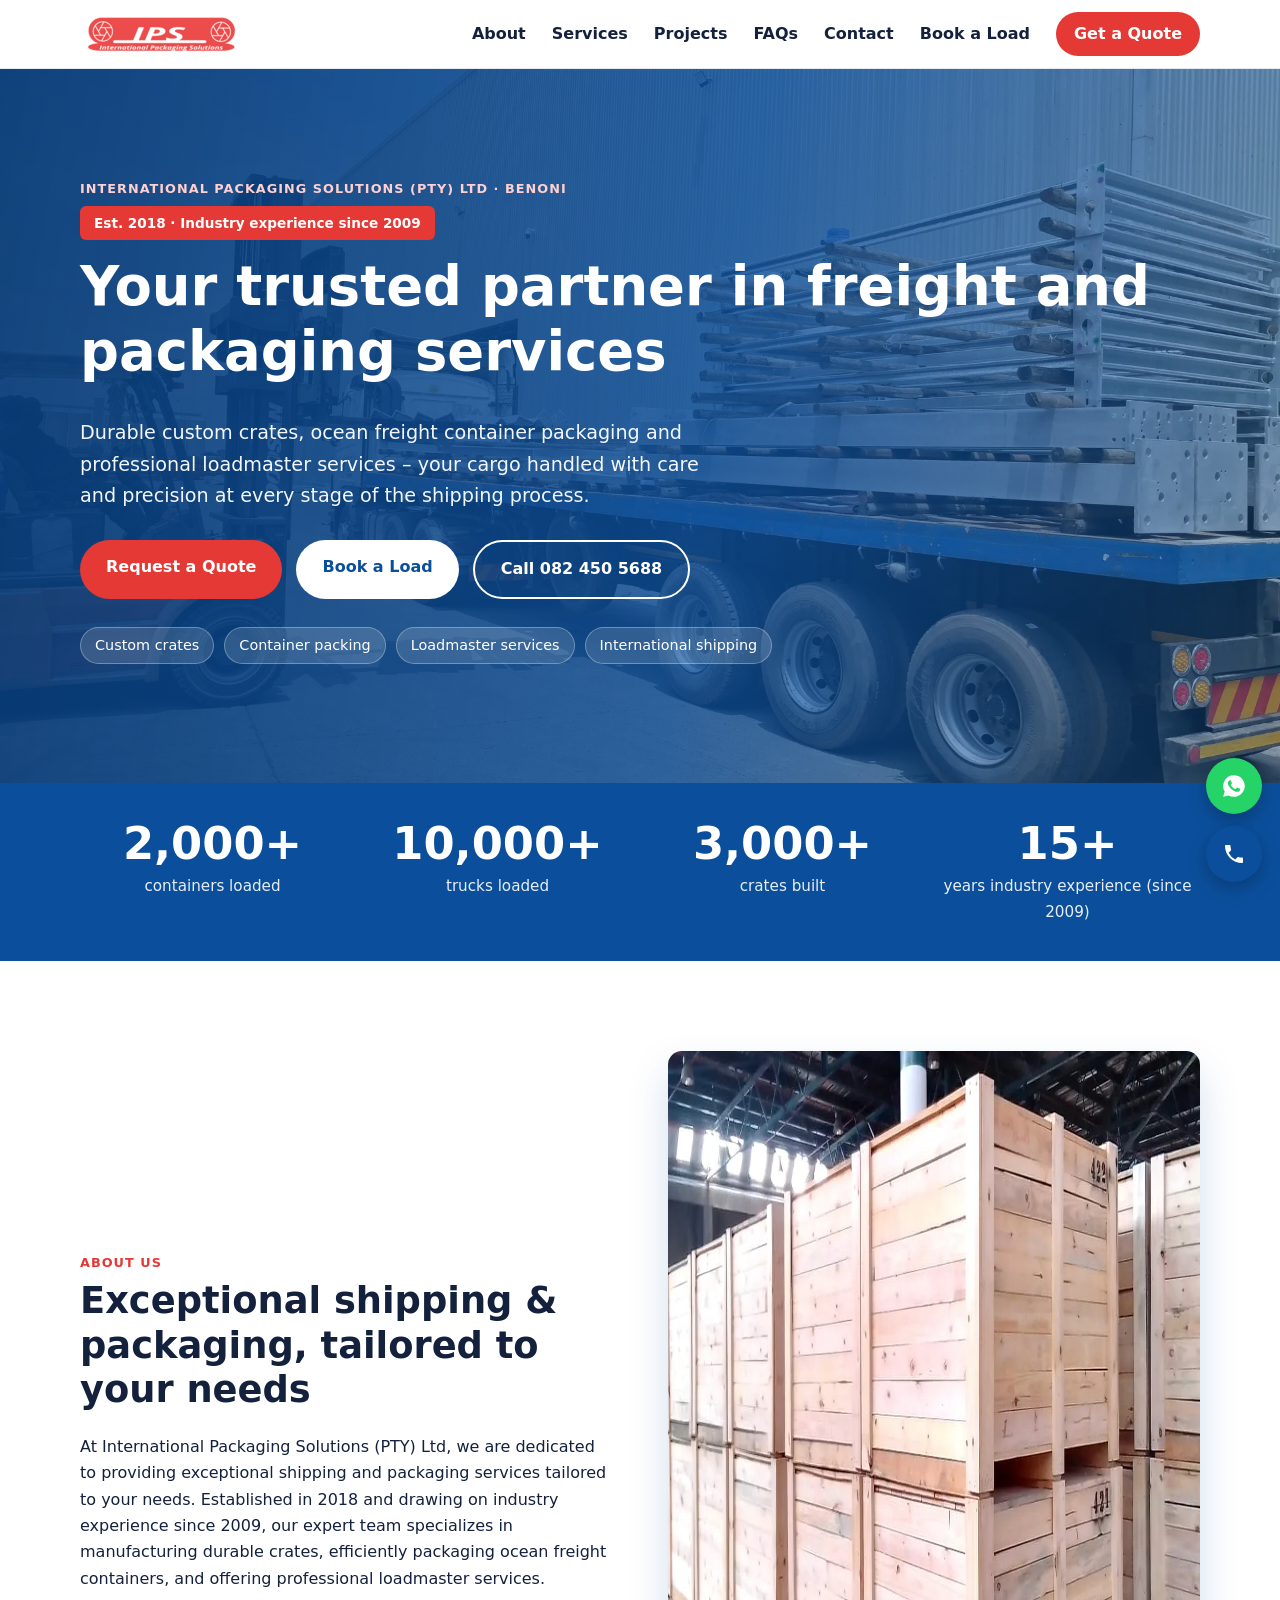
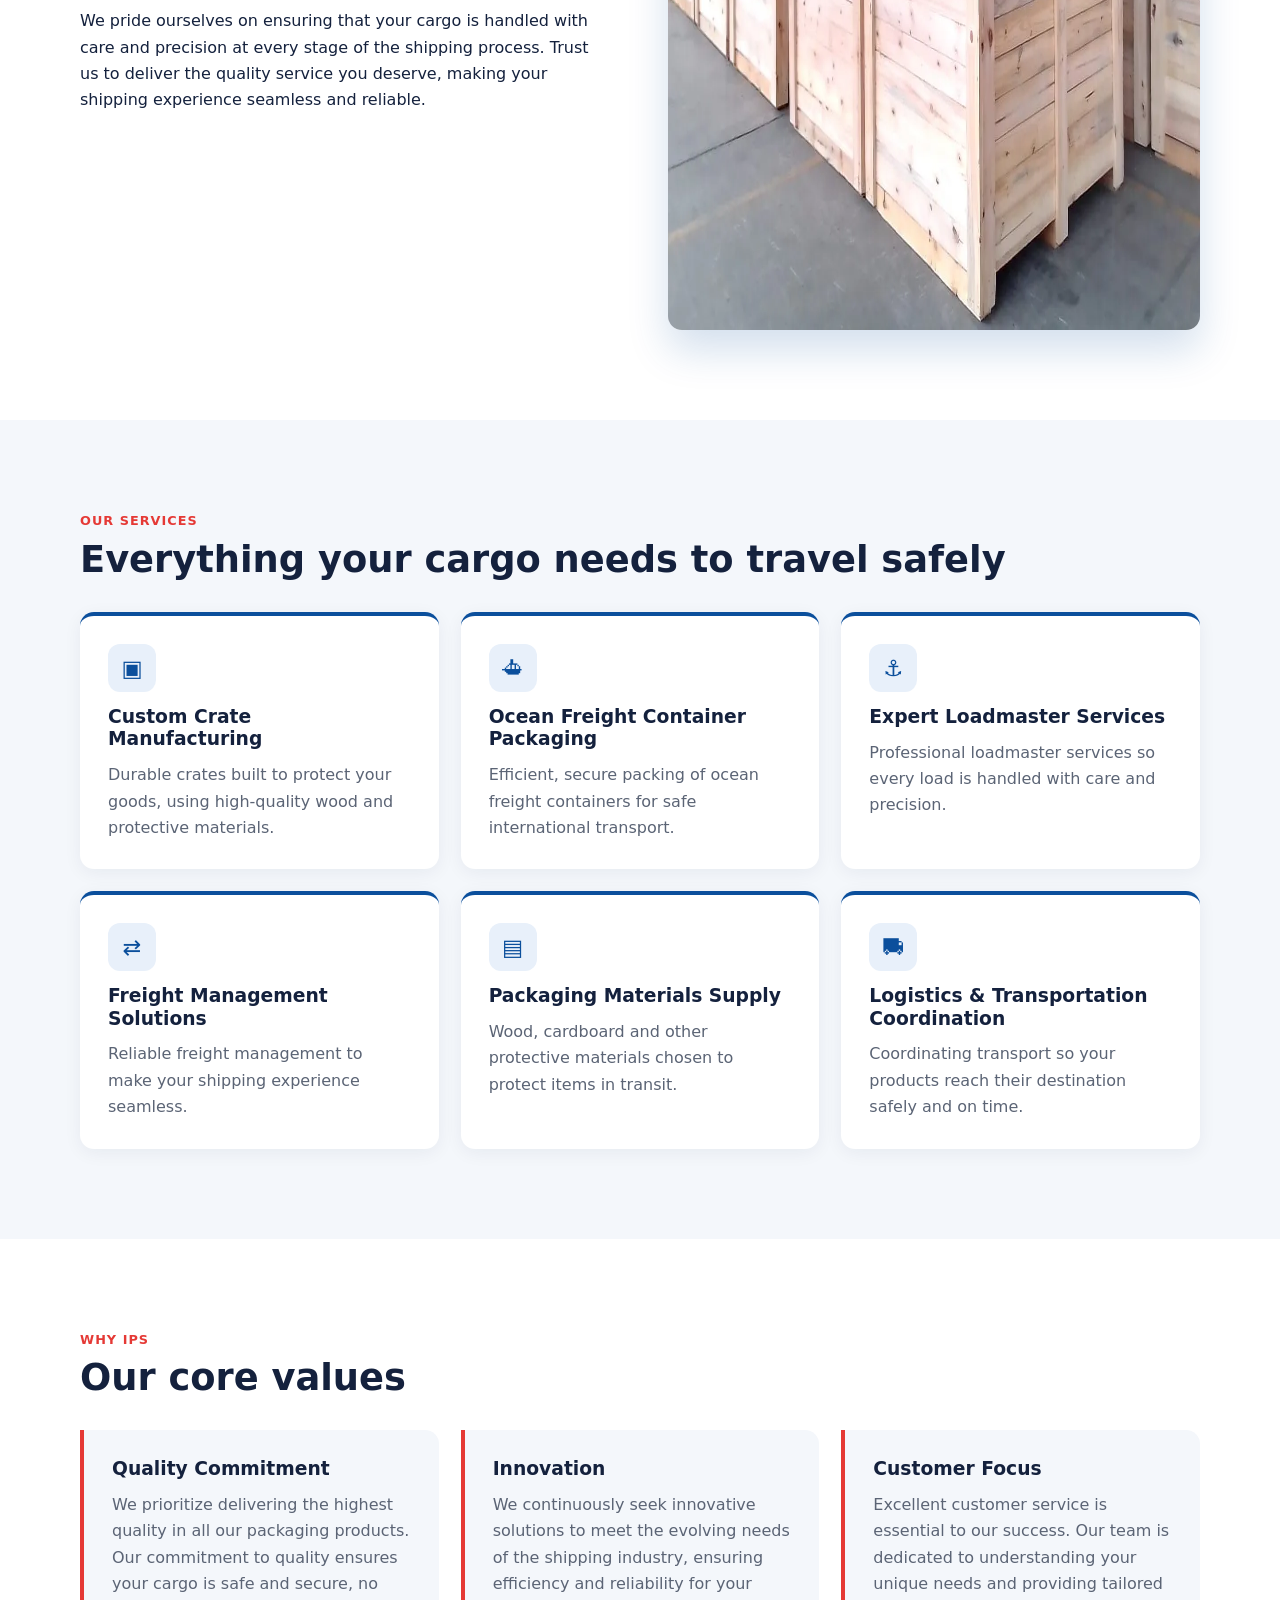
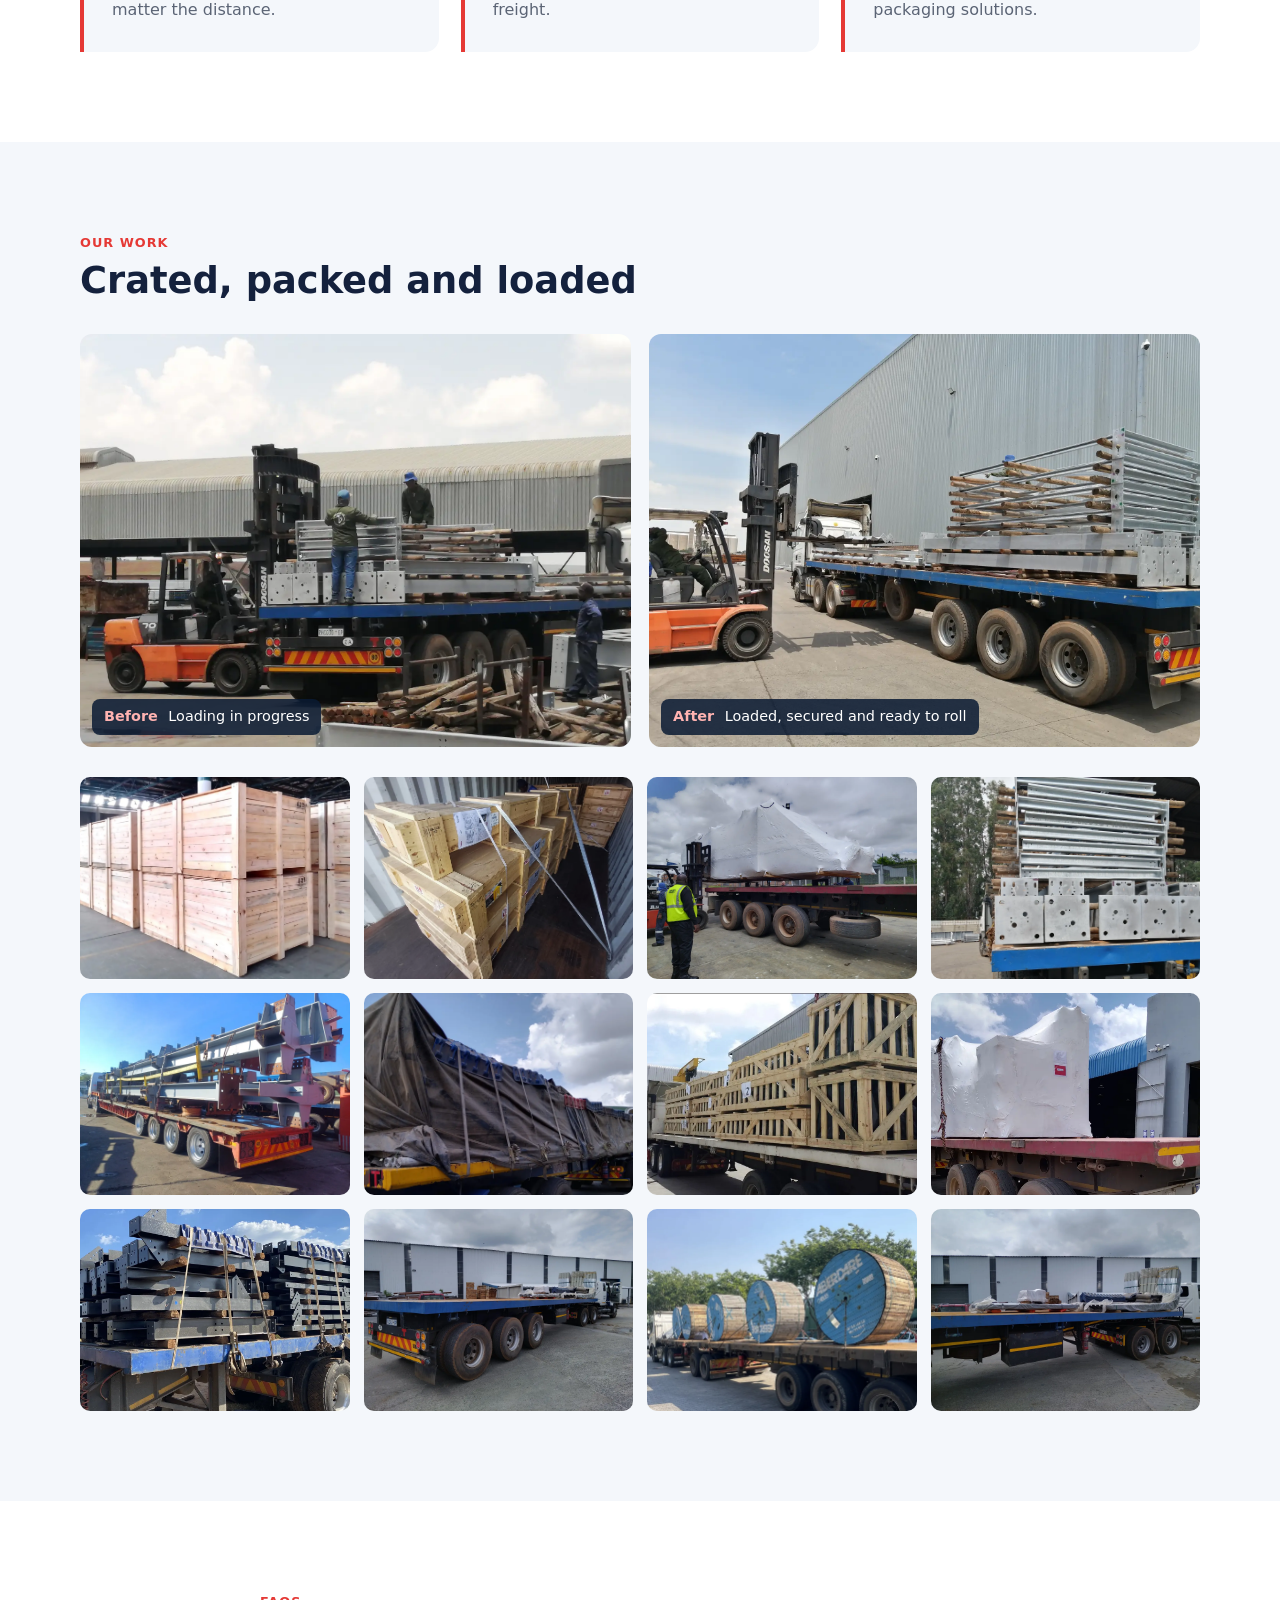
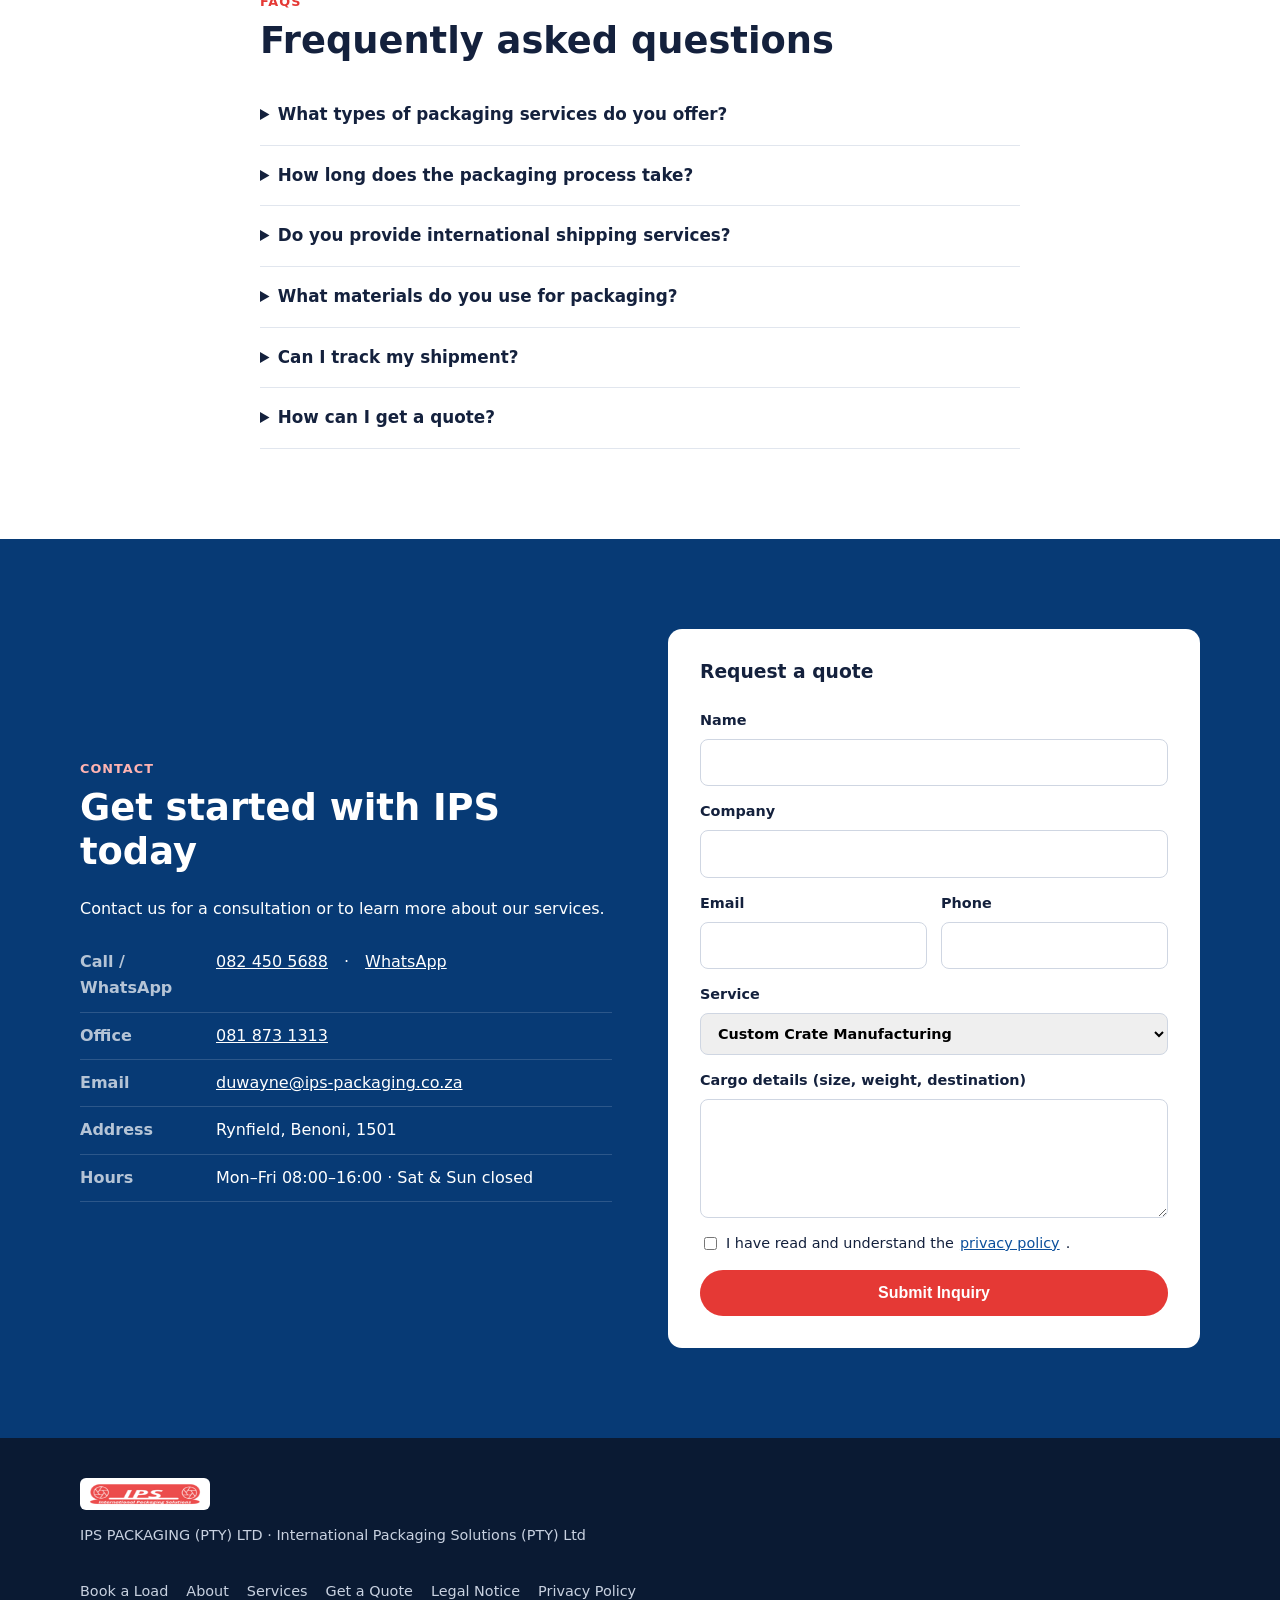
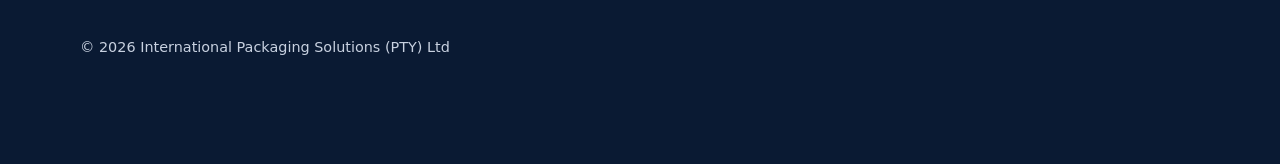
==== index.html @ 55e05405 "IPS website phone preview" ====
<!doctype html>
<html lang="en-ZA">
<head><meta name="robots" content="noindex,nofollow">
<meta charset="utf-8">
<meta name="viewport" content="width=device-width,initial-scale=1">
<title>IPS Packaging | Custom Crates, Container Packing &amp; Loadmaster Services – Benoni</title>
<meta name="description" content="International Packaging Solutions (PTY) Ltd, Rynfield, Benoni: custom crate manufacturing, ocean freight container packaging, expert loadmaster services, freight management and packaging materials supply.">
<link rel="canonical" href="https://www.ips-packaging.co.za/">
<meta property="og:title" content="IPS Packaging – International Packaging Solutions">
<meta property="og:description" content="Your trusted partner in freight and packaging services. Custom crates, container packing and loadmaster services.">
<meta property="og:image" content="https://www.ips-packaging.co.za/img/hero-loaded.webp">
<meta property="og:type" content="website">
<meta name="theme-color" content="#0B4F9C">
<link rel="icon" href="img/logo.png">
<link rel="stylesheet" href="styles.css">
<script type="application/ld+json">
{"@context":"https://schema.org","@type":"LocalBusiness","name":"International Packaging Solutions (PTY) Ltd","alternateName":"IPS Packaging","url":"https://www.ips-packaging.co.za","telephone":"+27824505688","foundingDate":"2018","email":"duwayne@ips-packaging.co.za","address":{"@type":"PostalAddress","addressLocality":"Rynfield, Benoni","postalCode":"1501","addressCountry":"ZA"},"openingHours":"Mo-Fr 08:00-16:00"}
</script>
</head>
<body>
<a class="skip" href="#main">Skip to main content</a>
<header class="nav" id="top">
  <div class="wrap nav-in">
    <a href="#top" class="brand"><img src="img/logo.png" alt="IPS – International Packaging Solutions" width="163" height="40"></a>
    <button class="burger" aria-label="Open menu" aria-expanded="false" aria-controls="menu"><span></span><span></span><span></span></button>
    <nav id="menu">
      <a href="#about">About</a><a href="#services">Services</a><a href="#projects">Projects</a><a href="#faq">FAQs</a><a href="#contact">Contact</a>
      <a href="booking.html">Book a Load</a>
      <a href="#quote" class="btn btn-sm">Get a Quote</a>
    </nav>
  </div>
</header>

<main id="main">
<section class="hero">
  <div class="wrap hero-in">
    <p class="eyebrow">International Packaging Solutions (PTY) Ltd · Benoni</p>
    <p class="badge">Est. 2018 · Industry experience since 2009</p>
    <h1>Your trusted partner in freight and packaging services</h1>
    <p class="lead">Durable custom crates, ocean freight container packaging and professional loadmaster services – your cargo handled with care and precision at every stage of the shipping process.</p>
    <div class="cta-row">
      <a href="#quote" class="btn">Request a Quote</a>
      <a href="booking.html" class="btn btn-white">Book a Load</a>
      <a href="tel:+27824505688" class="btn btn-ghost">Call 082 450 5688</a>
    </div>
    <ul class="chips"><li>Custom crates</li><li>Container packing</li><li>Loadmaster services</li><li>International shipping</li></ul>
  </div>
</section>

<section class="stats" aria-label="IPS in numbers: over 2,000 containers loaded, more than 10,000 trucks loaded, over 3,000 crates built, 15+ years industry experience since 2009">
  <div class="wrap stats-in">
    <div><strong><span class="count" data-to="2000">2,000</span>+</strong><span>containers loaded</span></div>
    <div><strong><span class="count" data-to="10000">10,000</span>+</strong><span>trucks loaded</span></div>
    <div><strong><span class="count" data-to="3000">3,000</span>+</strong><span>crates built</span></div>
    <div><strong><span class="count" data-to="15">15</span>+</strong><span>years industry experience (since 2009)</span></div>
  </div>
</section>

<section id="about" class="sec">
  <div class="wrap two">
    <div>
      <p class="eyebrow">About us</p>
      <h2>Exceptional shipping &amp; packaging, tailored to your needs</h2>
      <p>At International Packaging Solutions (PTY) Ltd, we are dedicated to providing exceptional shipping and packaging services tailored to your needs. Established in 2018 and drawing on industry experience since 2009, our expert team specializes in manufacturing durable crates, efficiently packaging ocean freight containers, and offering professional loadmaster services.</p>
      <p>We pride ourselves on ensuring that your cargo is handled with care and precision at every stage of the shipping process. Trust us to deliver the quality service you deserve, making your shipping experience seamless and reliable.</p>
      <!-- PLACEHOLDER: team size, certifications (e.g. ISPM 15) ONLY if real -->
    </div>
    <img class="rounded" src="img/project-1.webp" alt="Stacked IPS custom wooden crates" loading="lazy" width="1200" height="879">
  </div>
</section>

<section id="services" class="sec alt">
  <div class="wrap">
    <p class="eyebrow">Our services</p>
    <h2>Everything your cargo needs to travel safely</h2>
    <div class="grid3">
      <article class="card"><span class="ic">▣</span><h3>Custom Crate Manufacturing</h3><p>Durable crates built to protect your goods, using high-quality wood and protective materials.</p></article>
      <article class="card"><span class="ic">⛴</span><h3>Ocean Freight Container Packaging</h3><p>Efficient, secure packing of ocean freight containers for safe international transport.</p></article>
      <article class="card"><span class="ic">⚓</span><h3>Expert Loadmaster Services</h3><p>Professional loadmaster services so every load is handled with care and precision.</p></article>
      <article class="card"><span class="ic">⇄</span><h3>Freight Management Solutions</h3><p>Reliable freight management to make your shipping experience seamless.</p></article>
      <article class="card"><span class="ic">▤</span><h3>Packaging Materials Supply</h3><p>Wood, cardboard and other protective materials chosen to protect items in transit.</p></article>
      <article class="card"><span class="ic">⛟</span><h3>Logistics &amp; Transportation Coordination</h3><p>Coordinating transport so your products reach their destination safely and on time.</p></article>
    </div>
    <!-- PLACEHOLDER: service descriptions condensed from site FAQ/about text; expand with real detail per service if available -->
  </div>
</section>

<section id="why" class="sec">
  <div class="wrap">
    <p class="eyebrow">Why IPS</p>
    <h2>Our core values</h2>
    <div class="grid3">
      <div class="value"><h3>Quality Commitment</h3><p>We prioritize delivering the highest quality in all our packaging products. Our commitment to quality ensures your cargo is safe and secure, no matter the distance.</p></div>
      <div class="value"><h3>Innovation</h3><p>We continuously seek innovative solutions to meet the evolving needs of the shipping industry, ensuring efficiency and reliability for your freight.</p></div>
      <div class="value"><h3>Customer Focus</h3><p>Excellent customer service is essential to our success. Our team is dedicated to understanding your unique needs and providing tailored packaging solutions.</p></div>
    </div>
    <!-- SLOT: ISPM 15 certification badge / registration number – add only once confirmed -->
  </div>
</section>

<section id="projects" class="sec alt">
  <div class="wrap">
    <p class="eyebrow">Our work</p>
    <h2>Crated, packed and loaded</h2>
    <div class="ba">
      <figure><img src="img/work-c12.webp" alt="Forklift loading steel and timber onto a flatbed" loading="lazy"><figcaption><b>Before</b> Loading in progress</figcaption></figure>
      <figure><img src="img/work-c13.webp" alt="Flatbed fully loaded and secured" loading="lazy"><figcaption><b>After</b> Loaded, secured and ready to roll</figcaption></figure>
    </div>
    <div class="gallery">
      <a href="img/project-1.webp"><img src="img/project-1.webp" alt="Warehouse of finished wooden crates" loading="lazy"></a>
      <a href="img/project-2.webp"><img src="img/project-2.webp" alt="Timber crate components being assembled" loading="lazy"></a>
      <a href="img/work-c10.webp"><img src="img/work-c10.webp" alt="Wrapped machinery being loaded by forklift" loading="lazy"></a>
      <a href="img/work-c15.webp"><img src="img/work-c15.webp" alt="Steel frames stacked and secured on a truck deck" loading="lazy"></a>
      <a href="img/project-3.webp"><img src="img/project-3.webp" alt="Steel structure secured on a flatbed truck" loading="lazy"></a>
      <a href="img/work-c17.webp"><img src="img/work-c17.webp" alt="Tarped and strapped load on an interlink" loading="lazy"></a>
      <a href="img/project-5.webp"><img src="img/project-5.webp" alt="Large slatted crates loaded on a truck" loading="lazy"></a>
      <a href="img/work-c11.webp"><img src="img/work-c11.webp" alt="Wrapped cargo secured on a flatbed" loading="lazy"></a>
      <a href="img/project-4.webp"><img src="img/project-4.webp" alt="Packed steel load strapped on a truck" loading="lazy"></a>
      <a href="img/work-c05.webp"><img src="img/work-c05.webp" alt="Flatbed being loaded at a warehouse" loading="lazy"></a>
      <a href="img/project-6.webp"><img src="img/project-6.webp" alt="Cable drums secured on a flatbed" loading="lazy"></a>
      <a href="img/work-c03.webp"><img src="img/work-c03.webp" alt="Mixed cargo loaded on a flatbed" loading="lazy"></a>
    </div>
    <!-- SLOT: client logos ("Trusted by") – add only once clients have given written permission -->
    <!-- SLOT: testimonials – add real, attributed quotes only with permission -->
  </div>
</section>

<section id="faq" class="sec">
  <div class="wrap narrow">
    <p class="eyebrow">FAQs</p>
    <h2>Frequently asked questions</h2>
    <details><summary>What types of packaging services do you offer?</summary><p>We offer a variety of packaging services including custom crate manufacturing, ocean freight container packing, and expert loadmaster services to ensure safe and efficient transport of your goods.</p></details>
    <details><summary>How long does the packaging process take?</summary><p>The duration depends on the size and complexity of your shipment. Typically, we can complete standard packaging orders within a few days.</p></details>
    <details><summary>Do you provide international shipping services?</summary><p>Yes, we specialize in providing international shipping solutions, ensuring that your products reach their destination safely and on time.</p></details>
    <details><summary>What materials do you use for packaging?</summary><p>We use high-quality, durable materials specifically chosen to protect your items during transit, including wood, cardboard, and other protective materials.</p></details>
    <details><summary>Can I track my shipment?</summary><p>Absolutely! Once your shipment is dispatched, we provide tracking information so you can monitor its progress in real-time.</p></details>
    <details><summary>How can I get a quote?</summary><p>Use the quote form below, call us, or email <a href="mailto:duwayne@ips-packaging.co.za">duwayne@ips-packaging.co.za</a>.</p></details>
  </div>
</section>

<section id="contact" class="sec dark">
  <div class="wrap two">
    <div>
      <p class="eyebrow">Contact</p>
      <h2>Get started with IPS today</h2>
      <p>Contact us for a consultation or to learn more about our services.</p>
      <ul class="info">
        <li><b>Call / WhatsApp</b><a href="tel:+27824505688">082 450 5688</a> · <a href="https://wa.me/27824505688" target="_blank" rel="noopener">WhatsApp</a></li>
        <li><b>Office</b><a href="tel:+27818731313">081 873 1313</a></li>
        <li><b>Email</b><a href="mailto:duwayne@ips-packaging.co.za">duwayne@ips-packaging.co.za</a></li>
        <li><b>Address</b>Rynfield, Benoni, 1501</li>
        <li><b>Hours</b>Mon–Fri 08:00–16:00 · Sat &amp; Sun closed</li>
      </ul>
      
    </div>
    <form id="quote" class="form" action="send.php" method="post" data-mailto="duwayne@ips-packaging.co.za">
      <!-- Posts to send.php (PHP mail on Afrihost cPanel). main.js falls back to mailto if PHP is unavailable. -->
      <input type="text" name="website" class="hp" tabindex="-1" autocomplete="off" aria-hidden="true">
      <input type="hidden" name="ts" class="ts">
      <h3>Request a quote</h3>
      <label>Name<input name="name" required autocomplete="name"></label>
      <label>Company<input name="company" autocomplete="organization"></label>
      <div class="row"><label>Email<input type="email" name="email" required autocomplete="email"></label><label>Phone<input type="tel" name="phone" autocomplete="tel"></label></div>
      <label>Service<select name="service"><option>Custom Crate Manufacturing</option><option>Ocean Freight Container Packaging</option><option>Expert Loadmaster Services</option><option>Freight Management Solutions</option><option>Packaging Materials Supply</option><option>Logistics and Transportation Coordination</option><option>Other</option></select></label>
      <label>Cargo details (size, weight, destination)<textarea name="message" rows="4" required></textarea></label>
      <label class="chk"><input type="checkbox" name="consent" value="yes" required> I have read and understand the <a href="privacy.html">privacy policy</a>.</label>
      <button class="btn" type="submit">Submit Inquiry</button>
    </form>
  </div>
</section>
</main>

<footer class="foot">
  <div class="wrap foot-in">
    <div><img src="img/logo.png" alt="IPS" width="130" height="32"><p>IPS PACKAGING (PTY) LTD · International Packaging Solutions (PTY) Ltd</p></div>
    <nav><a href="booking.html">Book a Load</a><a href="#about">About</a><a href="#services">Services</a><a href="#quote">Get a Quote</a><a href="legal-notice.html">Legal Notice</a><a href="privacy.html">Privacy Policy</a></nav>
    <p class="copy">© <span id="yr">2026</span> International Packaging Solutions (PTY) Ltd</p>
  </div>
</footer>

<div class="float">
    <a class="fab wa" href="https://wa.me/27824505688" aria-label="WhatsApp us" target="_blank" rel="noopener"><svg viewBox="0 0 24 24" width="26" height="26" fill="#fff"><path d="M12 2a10 10 0 0 0-8.6 15.1L2 22l5-1.3A10 10 0 1 0 12 2zm5.3 14.1c-.2.6-1.3 1.2-1.8 1.2-.5.1-1 .1-3.3-.8-2.8-1.1-4.5-4-4.7-4.2-.1-.2-1.1-1.5-1.1-2.9s.7-2 1-2.3c.2-.3.5-.3.7-.3h.5c.2 0 .4 0 .6.5l.8 2c.1.2.1.4 0 .5l-.3.5-.4.4c-.1.1-.3.3-.1.6.2.3.8 1.3 1.6 2 1.1 1 2 1.3 2.3 1.4.3.1.5.1.6-.1l.9-1c.2-.3.4-.2.6-.1l1.9.9c.3.1.5.2.5.3.1.2.1.7-.1 1.4z"/></svg></a>
  <a class="fab call" href="tel:+27824505688" aria-label="Call us"><svg viewBox="0 0 24 24" width="24" height="24" fill="#fff"><path d="M6.6 10.8a15 15 0 0 0 6.6 6.6l2.2-2.2c.3-.3.7-.4 1-.2 1.1.4 2.3.6 3.6.6.6 0 1 .4 1 1V20c0 .6-.4 1-1 1A17 17 0 0 1 3 4c0-.6.4-1 1-1h3.5c.6 0 1 .4 1 1 0 1.3.2 2.5.6 3.6.1.3 0 .7-.2 1z"/></svg></a>
</div>
<script src="main.js" defer></script>
</body>
</html>
---- styles.css ----
:root{--blue:#0B4F9C;--blue-d:#073a75;--red:#E53935;--ink:#14213d;--mut:#5b6475;--bg:#f4f7fb;--r:14px}
*{box-sizing:border-box}html{scroll-behavior:smooth;scroll-padding-top:72px}
body{margin:0;font:16px/1.65 system-ui,-apple-system,"Segoe UI",Roboto,sans-serif;color:var(--ink)}
img{max-width:100%;display:block}a{color:var(--blue)}
.wrap{max-width:1160px;margin:auto;padding:0 20px}.narrow{max-width:800px}
.skip{position:absolute;left:-999px}.skip:focus{left:10px;top:10px;background:#fff;padding:8px;z-index:99}
h1,h2,h3{line-height:1.2;margin:0 0 .6em}h1{font-size:clamp(2rem,5vw,3.4rem)}h2{font-size:clamp(1.6rem,3.2vw,2.3rem)}
.eyebrow{color:var(--red);font-weight:700;text-transform:uppercase;letter-spacing:.08em;font-size:.8rem;margin:0 0 .5em}
.btn{display:inline-block;background:var(--red);color:#fff;text-decoration:none;font-weight:700;padding:14px 26px;border-radius:999px;border:0;cursor:pointer;font-size:1rem;transition:.2s}
.btn:hover{background:#c62828;transform:translateY(-1px)}.btn-sm{padding:9px 18px}
.btn-ghost{background:transparent;border:2px solid #fff}.btn-ghost:hover{background:#fff;color:var(--blue)}
.nav{position:sticky;top:0;z-index:50;background:rgba(255,255,255,.96);backdrop-filter:blur(8px);box-shadow:0 1px 0 #e5e9f0}
.nav-in{display:flex;align-items:center;justify-content:space-between;height:68px}
#menu{display:flex;gap:26px;align-items:center}#menu a:not(.btn){color:var(--ink);text-decoration:none;font-weight:600}#menu a:not(.btn):hover{color:var(--blue)}
.burger{display:none;background:none;border:0;padding:8px;cursor:pointer}.burger span{display:block;width:24px;height:3px;background:var(--blue);margin:4px 0;border-radius:2px}
.hero{color:#fff;background:linear-gradient(100deg,rgba(7,58,117,.95) 0%,rgba(11,79,156,.8) 55%,rgba(11,79,156,.35)),url(img/hero-loaded.webp) center/cover;padding:110px 0 120px}
.hero .eyebrow{color:#ffd0cf}.lead{font-size:1.2rem;max-width:640px;opacity:.95}
.cta-row{display:flex;gap:14px;flex-wrap:wrap;margin:28px 0}
.chips{list-style:none;padding:0;display:flex;flex-wrap:wrap;gap:10px;margin:0}.chips li{background:rgba(255,255,255,.14);border:1px solid rgba(255,255,255,.3);padding:6px 14px;border-radius:999px;font-size:.9rem}
.sec{padding:90px 0}.alt{background:var(--bg)}
.two{display:grid;grid-template-columns:1fr 1fr;gap:56px;align-items:center}.rounded{border-radius:var(--r);box-shadow:0 20px 40px rgba(11,79,156,.18)}
.grid3{display:grid;grid-template-columns:repeat(3,1fr);gap:22px;margin-top:30px}
.card{background:#fff;border-radius:var(--r);padding:28px;box-shadow:0 4px 18px rgba(20,33,61,.06);border-top:4px solid var(--blue);transition:.2s}.card:hover{transform:translateY(-4px);box-shadow:0 12px 28px rgba(20,33,61,.12)}
.ic{display:inline-grid;place-items:center;width:48px;height:48px;border-radius:12px;background:#e8f0fa;color:var(--blue);font-size:1.4rem;margin-bottom:14px}
.card p,.value p{color:var(--mut);margin:0}
.value{padding:28px;border-left:4px solid var(--red);background:var(--bg);border-radius:0 var(--r) var(--r) 0}
.gallery{display:grid;grid-template-columns:repeat(3,1fr);gap:14px;margin-top:30px}.gallery img{aspect-ratio:4/3;object-fit:cover;width:100%;border-radius:10px;transition:.3s}.gallery a:hover img{transform:scale(1.03)}
details{border-bottom:1px solid #e1e6ee;padding:16px 0}summary{font-weight:700;cursor:pointer;font-size:1.05rem}details p{color:var(--mut);margin:.6em 0 0}
.dark{background:var(--blue-d);color:#fff}.dark a{color:#fff}.dark .eyebrow{color:#ffb3b1}
.info{list-style:none;padding:0}.info li{padding:10px 0;border-bottom:1px solid rgba(255,255,255,.15);display:flex;gap:16px}.info b{width:80px;flex:none;opacity:.7;font-weight:600}
.form{background:#fff;color:var(--ink);padding:32px;border-radius:var(--r);display:grid;gap:14px}.form a{color:var(--blue)}
.form label{display:grid;gap:6px;font-weight:600;font-size:.9rem}.form .row{display:grid;grid-template-columns:1fr 1fr;gap:14px}
input,select,textarea{font:inherit;padding:11px 13px;border:1px solid #cfd6e2;border-radius:8px;width:100%}input:focus,select:focus,textarea:focus{outline:2px solid var(--blue);border-color:transparent}
.chk{display:flex!important;grid-template-columns:none;align-items:center;font-weight:400!important}.chk input{width:auto}
.foot{background:#0a1a33;color:#c8d1e0;padding:40px 0 90px;font-size:.9rem}.foot a{color:#c8d1e0;text-decoration:none;margin-right:18px}
.foot-in{display:grid;gap:18px}.foot img{background:#fff;padding:4px;border-radius:6px}
.float{position:fixed;right:18px;bottom:18px;display:grid;gap:12px;z-index:60}.fab{width:56px;height:56px;border-radius:50%;display:grid;place-items:center;box-shadow:0 6px 18px rgba(0,0,0,.25)}.wa{background:#25D366}.call{background:var(--blue)}
.legal{padding:60px 0}
@media(max-width:900px){.two,.grid3{grid-template-columns:1fr}.gallery{grid-template-columns:1fr 1fr}.sec{padding:64px 0}.hero{padding:80px 0}
.burger{display:block}#menu{position:absolute;top:68px;left:0;right:0;background:#fff;flex-direction:column;padding:20px;gap:16px;box-shadow:0 10px 20px rgba(0,0,0,.08);display:none}#menu.open{display:flex}}
@media(max-width:520px){.form .row{grid-template-columns:1fr}.gallery{grid-template-columns:1fr}}
.badge{display:inline-block;background:var(--red);color:#fff;font-weight:700;font-size:.85rem;padding:6px 14px;border-radius:6px;margin:0 0 14px}
.info b{width:120px}
.btn-white{background:#fff;color:var(--blue)}.btn-white:hover{background:#e8f0fa}
.stats{background:var(--blue);color:#fff;padding:36px 0;margin-top:-1px}
.stats-in{display:grid;grid-template-columns:repeat(4,1fr);gap:20px;text-align:center}
.stats strong{display:block;font-size:clamp(2rem,4vw,2.8rem);line-height:1.1}.stats span{opacity:.9;font-size:.95rem}
.ba{display:grid;grid-template-columns:1fr 1fr;gap:18px;margin:30px 0 10px}.ba figure{margin:0;position:relative}.ba img{border-radius:12px;aspect-ratio:4/3;object-fit:cover;width:100%}
.ba figcaption{position:absolute;left:12px;bottom:12px;background:rgba(10,26,51,.85);color:#fff;padding:6px 12px;border-radius:8px;font-size:.9rem}.ba b{color:#ffb3b1;margin-right:6px}
.gallery{grid-template-columns:repeat(4,1fr)}
.hp{position:absolute!important;left:-9999px!important;height:0;width:0;opacity:0}
.note{font-size:.85rem;color:var(--mut)}.msg{padding:14px;border-radius:8px;margin:0}.msg.ok{background:#e6f6ec;color:#16632f}.msg.err{background:#fde8e8;color:#9b1c1c}
.page-hero{background:linear-gradient(100deg,var(--blue-d),var(--blue));color:#fff;padding:60px 0 50px}
.bk{max-width:900px;margin:-30px auto 60px;position:relative;box-shadow:0 20px 40px rgba(11,79,156,.15)}
.bk .row3{display:grid;grid-template-columns:repeat(3,1fr);gap:14px}fieldset{border:1px solid #e1e6ee;border-radius:10px;padding:16px;display:grid;gap:14px}legend{font-weight:700;color:var(--blue);padding:0 6px}
@media(max-width:900px){.stats-in{grid-template-columns:1fr 1fr}.gallery{grid-template-columns:1fr 1fr}}
@media(max-width:520px){.ba{grid-template-columns:1fr}.bk .row3{grid-template-columns:1fr}.gallery{grid-template-columns:1fr 1fr}}
.stats strong span{font-size:inherit;opacity:1}.stats strong{margin-bottom:4px}
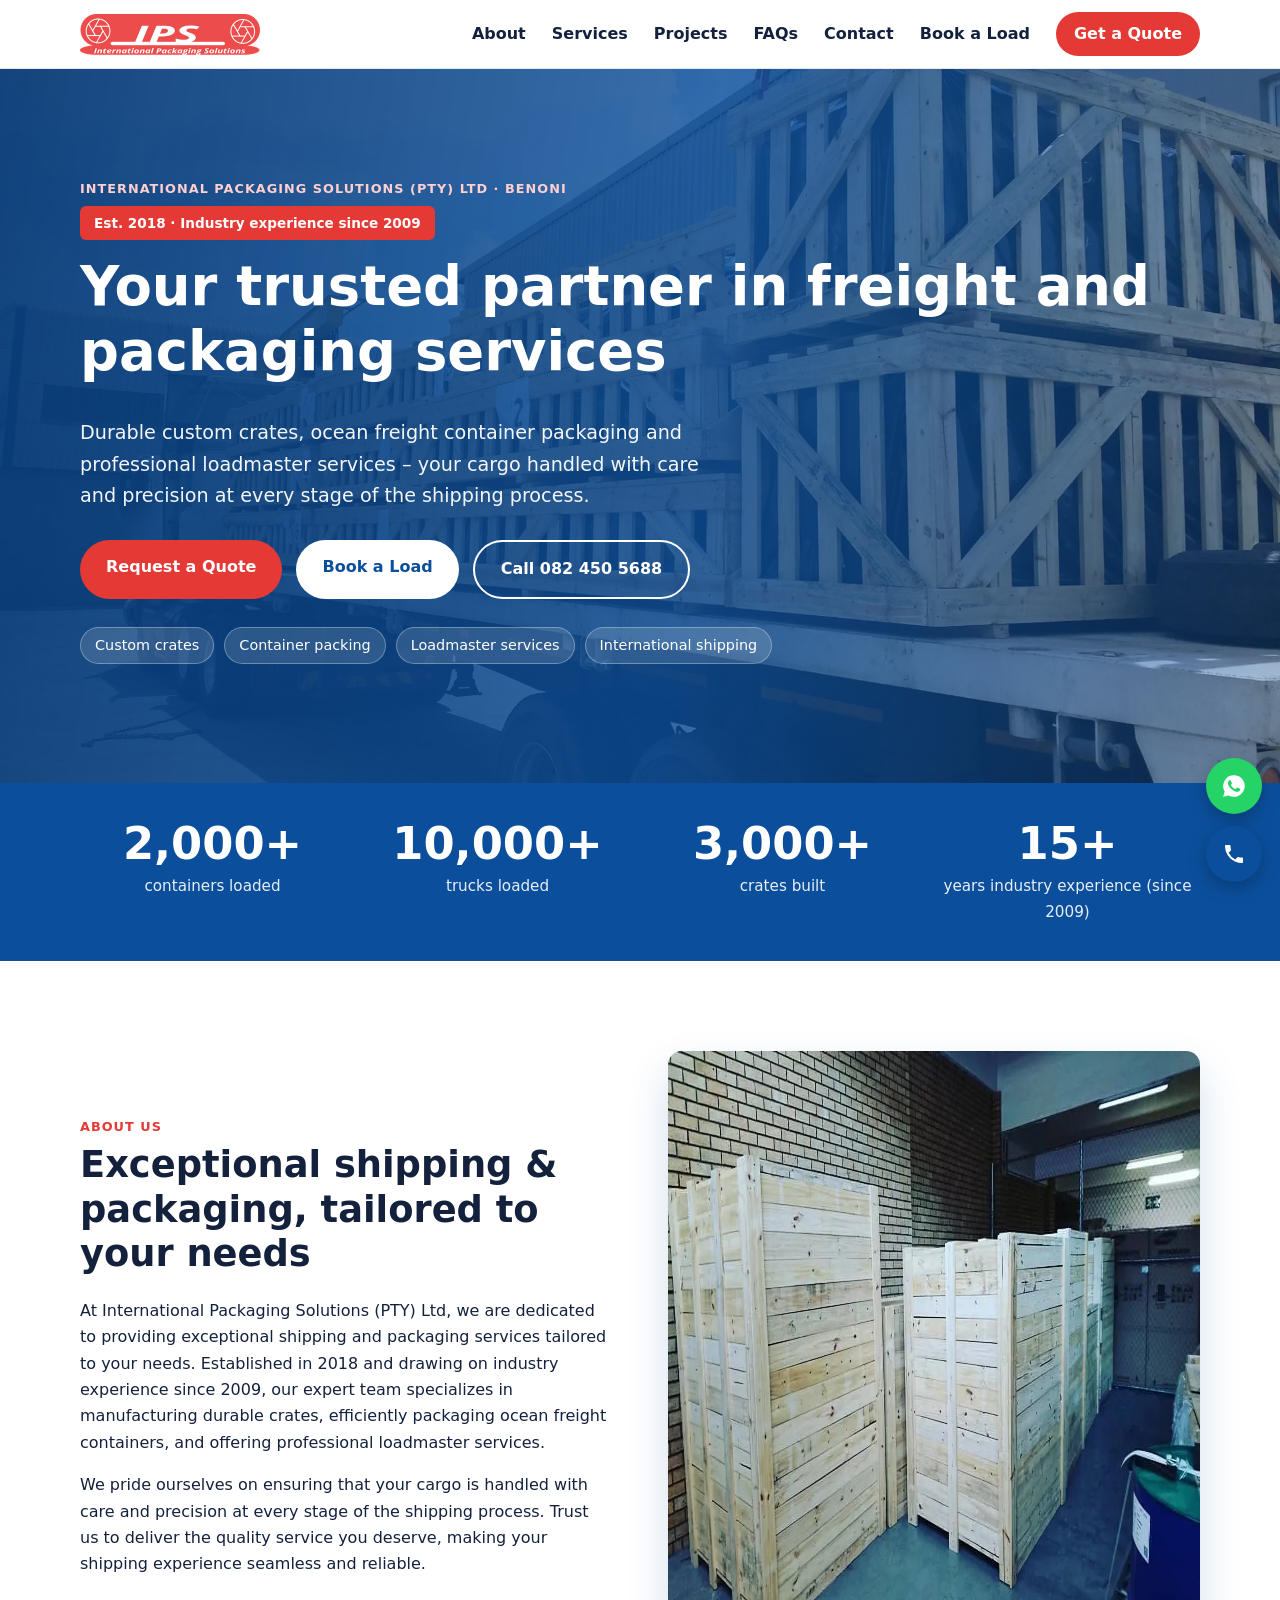
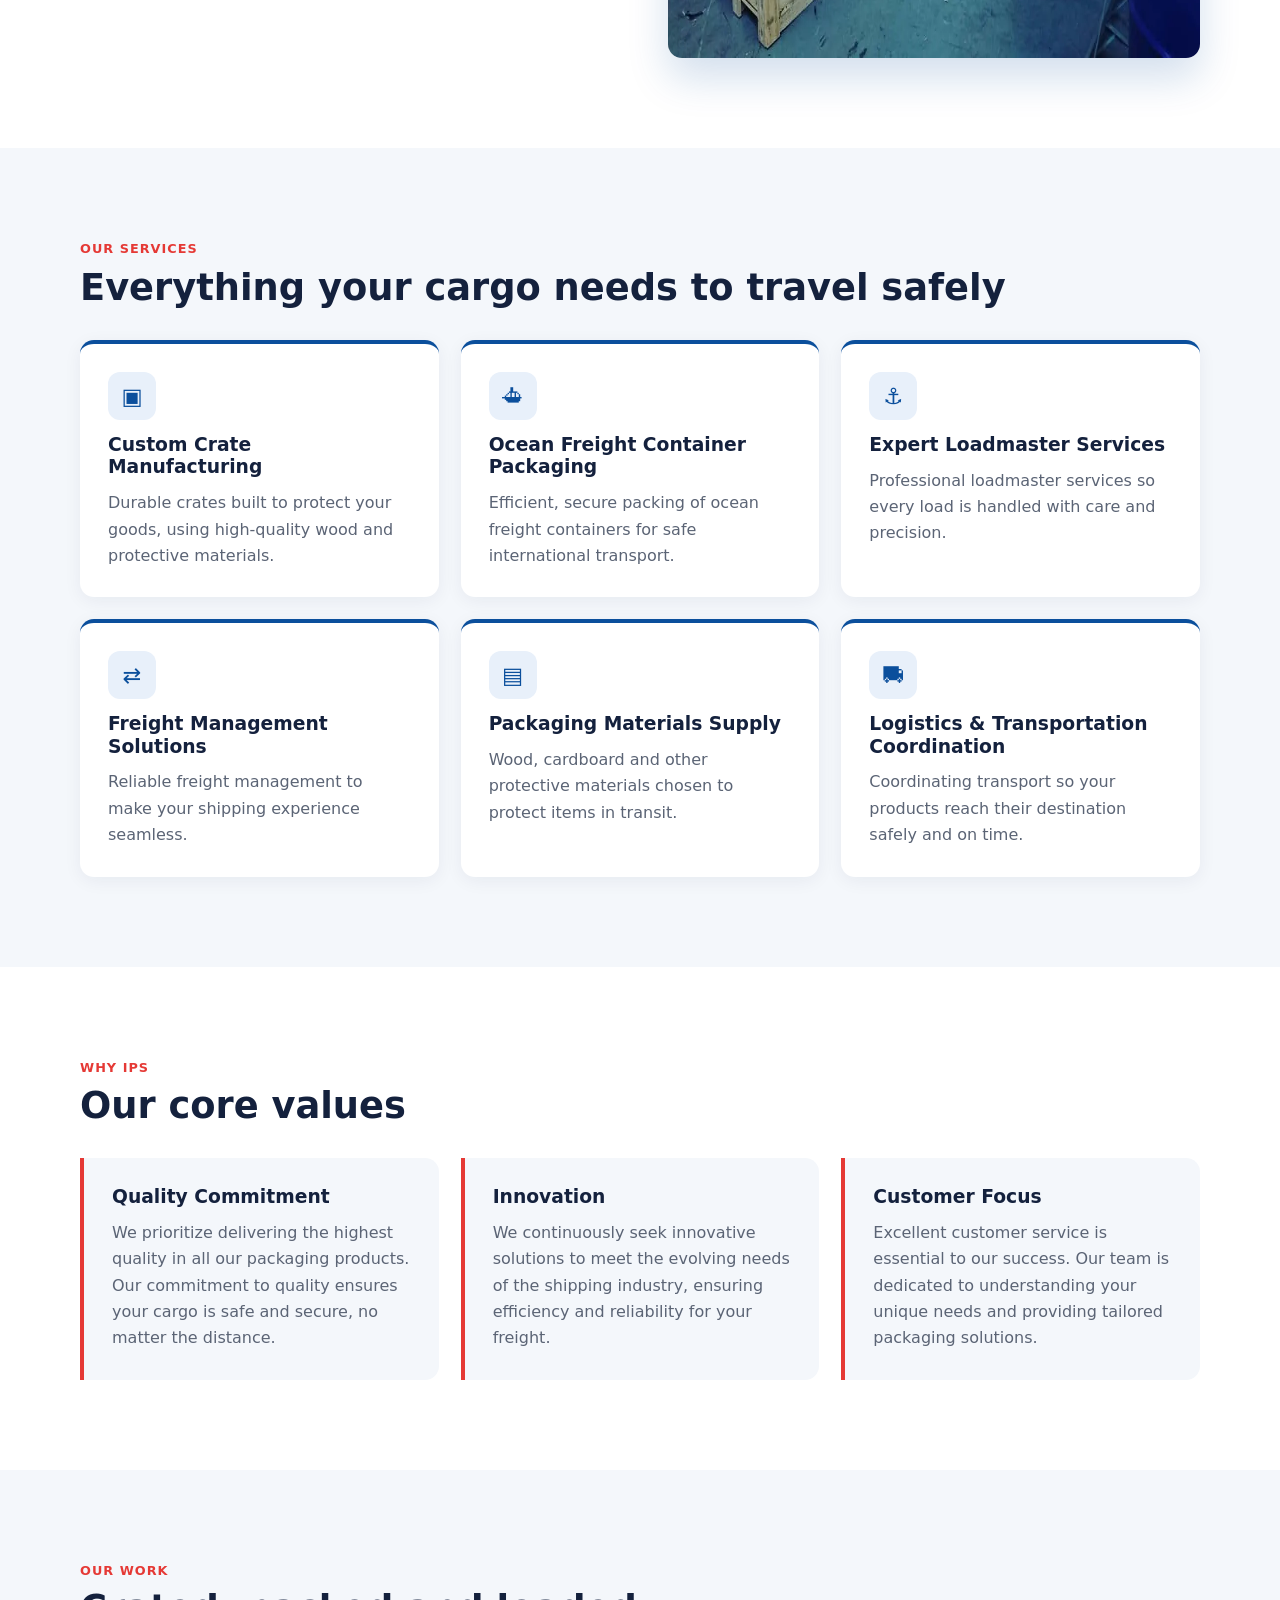
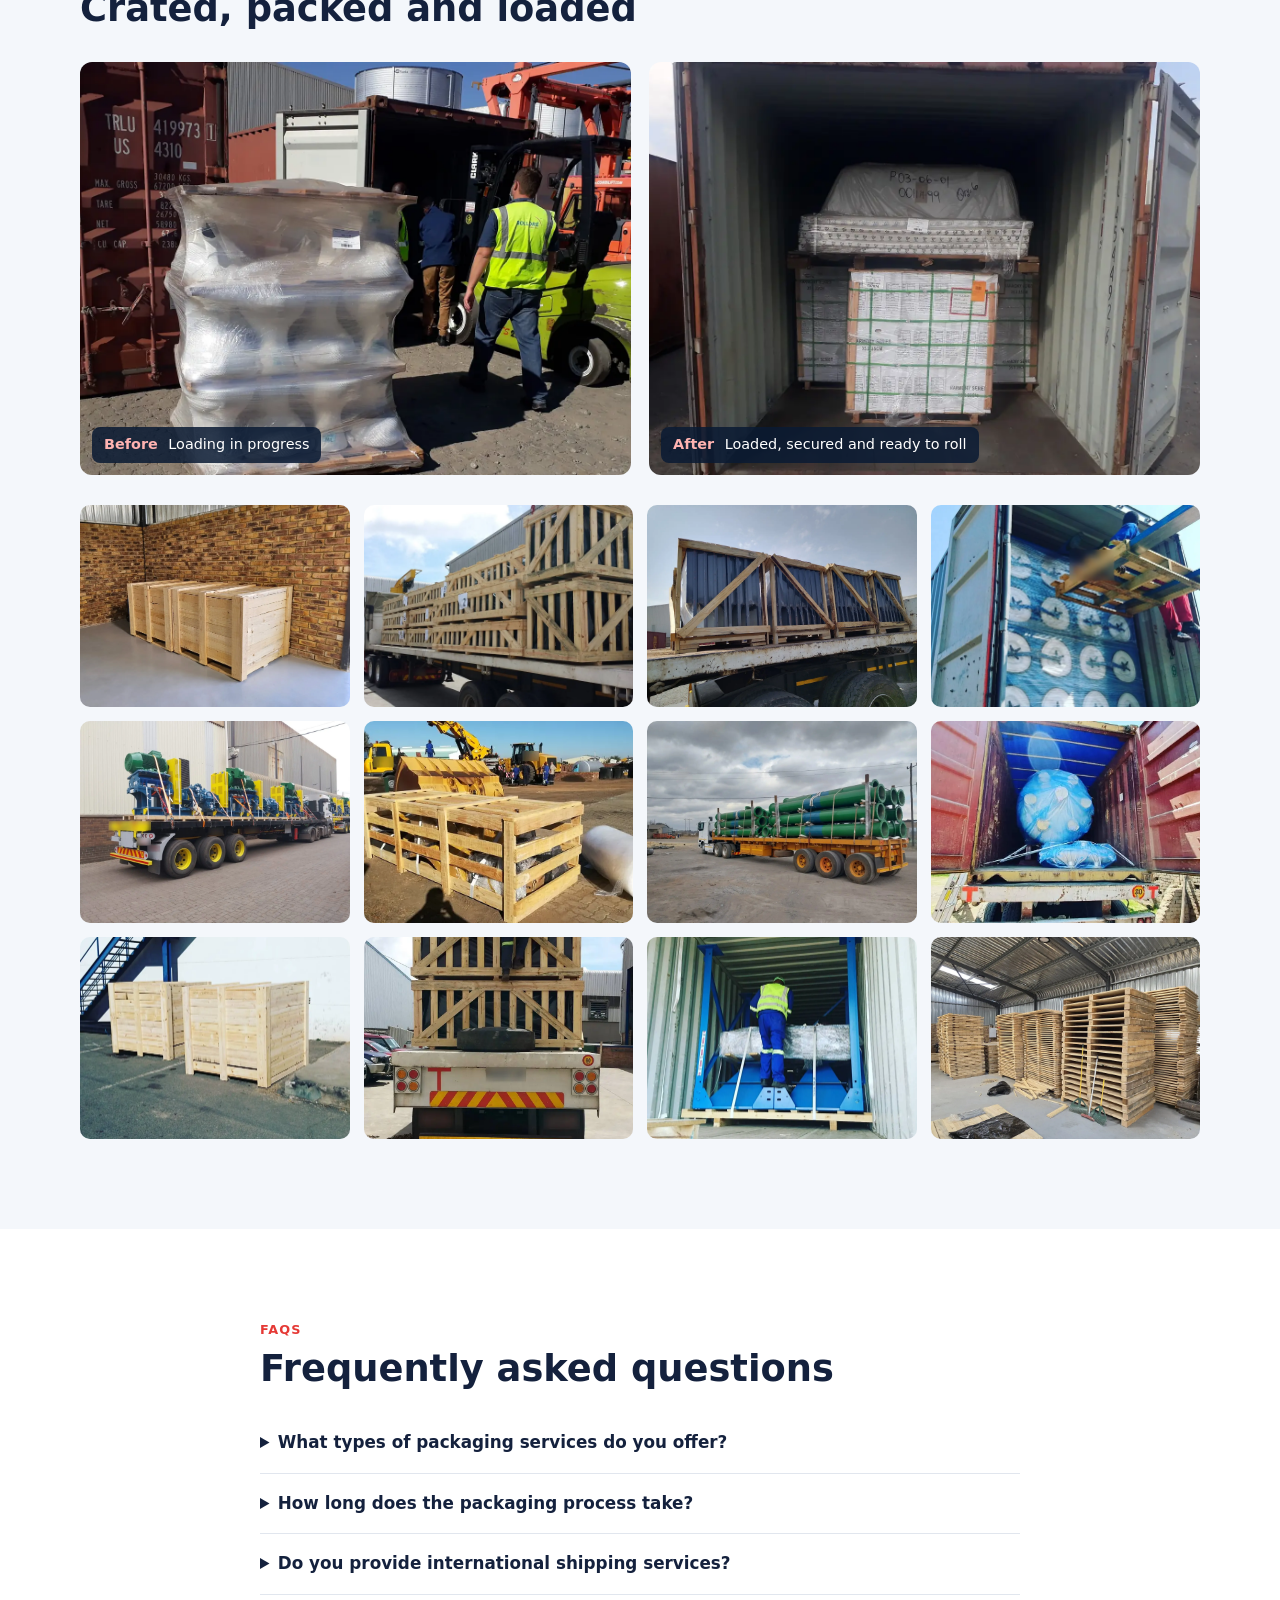
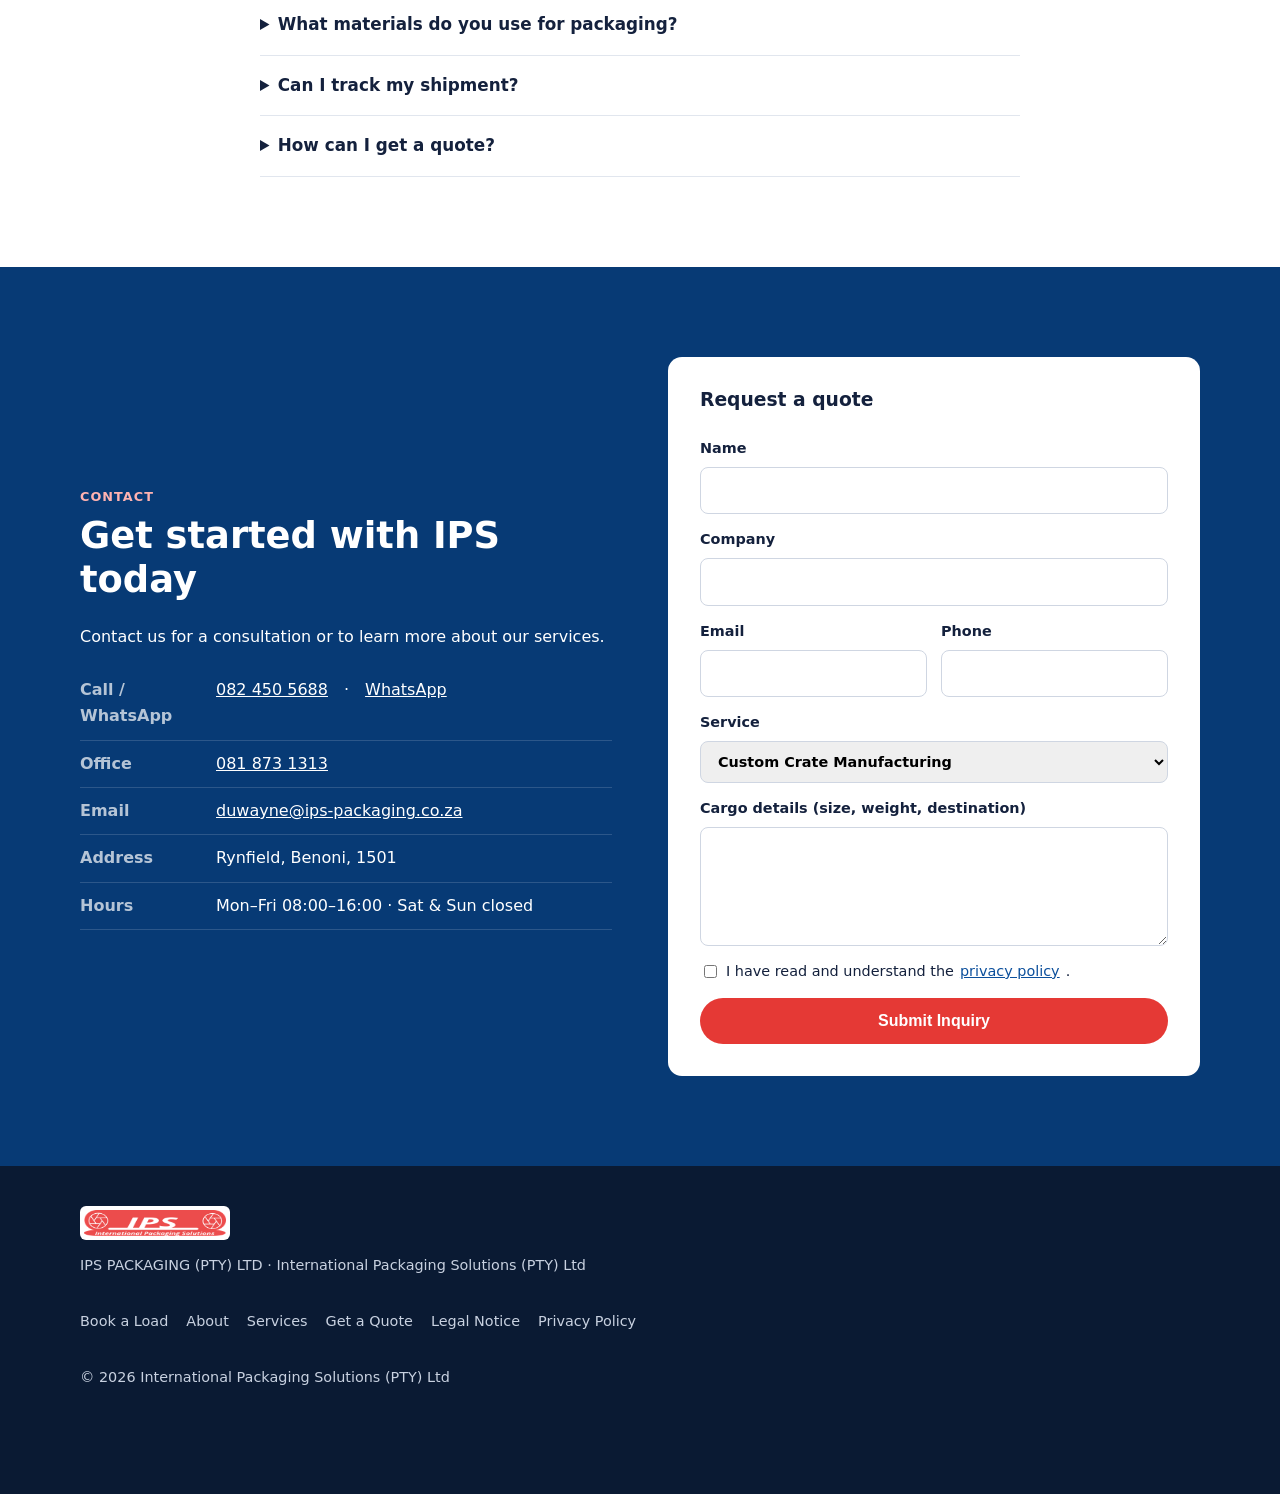
==== commit 4050b5b6: "v2: restore site files (new photos, official logo, icons) – fix empty previous commit" ====
--- a/index.html
+++ b/index.html
@@ -8,10 +8,14 @@
 <link rel="canonical" href="https://www.ips-packaging.co.za/">
 <meta property="og:title" content="IPS Packaging – International Packaging Solutions">
 <meta property="og:description" content="Your trusted partner in freight and packaging services. Custom crates, container packing and loadmaster services.">
-<meta property="og:image" content="https://www.ips-packaging.co.za/img/hero-loaded.webp">
+<meta property="og:image" content="https://www.ips-packaging.co.za/img/og-image.jpg">
+<meta property="og:image:width" content="1200">
+<meta property="og:image:height" content="630">
 <meta property="og:type" content="website">
 <meta name="theme-color" content="#0B4F9C">
-<link rel="icon" href="img/logo.png">
+<link rel="icon" href="img/favicon.ico" sizes="any">
+<link rel="icon" type="image/png" sizes="32x32" href="img/favicon-32.png">
+<link rel="apple-touch-icon" href="img/apple-touch-icon.png">
 <link rel="stylesheet" href="styles.css">
 <script type="application/ld+json">
 {"@context":"https://schema.org","@type":"LocalBusiness","name":"International Packaging Solutions (PTY) Ltd","alternateName":"IPS Packaging","url":"https://www.ips-packaging.co.za","telephone":"+27824505688","foundingDate":"2018","email":"duwayne@ips-packaging.co.za","address":{"@type":"PostalAddress","addressLocality":"Rynfield, Benoni","postalCode":"1501","addressCountry":"ZA"},"openingHours":"Mo-Fr 08:00-16:00"}
@@ -21,7 +25,7 @@
 <a class="skip" href="#main">Skip to main content</a>
 <header class="nav" id="top">
   <div class="wrap nav-in">
-    <a href="#top" class="brand"><img src="img/logo.png" alt="IPS – International Packaging Solutions" width="163" height="40"></a>
+    <a href="#top" class="brand"><img src="img/logo.png" alt="IPS – International Packaging Solutions" width="180" height="41"></a>
     <button class="burger" aria-label="Open menu" aria-expanded="false" aria-controls="menu"><span></span><span></span><span></span></button>
     <nav id="menu">
       <a href="#about">About</a><a href="#services">Services</a><a href="#projects">Projects</a><a href="#faq">FAQs</a><a href="#contact">Contact</a>
@@ -65,7 +69,7 @@
       <p>We pride ourselves on ensuring that your cargo is handled with care and precision at every stage of the shipping process. Trust us to deliver the quality service you deserve, making your shipping experience seamless and reliable.</p>
       <!-- PLACEHOLDER: team size, certifications (e.g. ISPM 15) ONLY if real -->
     </div>
-    <img class="rounded" src="img/project-1.webp" alt="Stacked IPS custom wooden crates" loading="lazy" width="1200" height="879">
+    <img class="rounded" src="img/fb-11.webp" alt="Finished IPS custom timber crates" loading="lazy" width="1080" height="607">
   </div>
 </section>
 
@@ -103,22 +107,22 @@
     <p class="eyebrow">Our work</p>
     <h2>Crated, packed and loaded</h2>
     <div class="ba">
-      <figure><img src="img/work-c12.webp" alt="Forklift loading steel and timber onto a flatbed" loading="lazy"><figcaption><b>Before</b> Loading in progress</figcaption></figure>
-      <figure><img src="img/work-c13.webp" alt="Flatbed fully loaded and secured" loading="lazy"><figcaption><b>After</b> Loaded, secured and ready to roll</figcaption></figure>
+      <figure><img src="img/ad-container-07.webp" alt="Forklift loading wrapped cargo into a shipping container" loading="lazy"><figcaption><b>Before</b> Loading in progress</figcaption></figure>
+      <figure><img src="img/ad-container-03.webp" alt="Crated cargo blocked and braced inside a container" loading="lazy"><figcaption><b>After</b> Loaded, secured and ready to roll</figcaption></figure>
     </div>
     <div class="gallery">
-      <a href="img/project-1.webp"><img src="img/project-1.webp" alt="Warehouse of finished wooden crates" loading="lazy"></a>
-      <a href="img/project-2.webp"><img src="img/project-2.webp" alt="Timber crate components being assembled" loading="lazy"></a>
-      <a href="img/work-c10.webp"><img src="img/work-c10.webp" alt="Wrapped machinery being loaded by forklift" loading="lazy"></a>
-      <a href="img/work-c15.webp"><img src="img/work-c15.webp" alt="Steel frames stacked and secured on a truck deck" loading="lazy"></a>
-      <a href="img/project-3.webp"><img src="img/project-3.webp" alt="Steel structure secured on a flatbed truck" loading="lazy"></a>
-      <a href="img/work-c17.webp"><img src="img/work-c17.webp" alt="Tarped and strapped load on an interlink" loading="lazy"></a>
-      <a href="img/project-5.webp"><img src="img/project-5.webp" alt="Large slatted crates loaded on a truck" loading="lazy"></a>
-      <a href="img/work-c11.webp"><img src="img/work-c11.webp" alt="Wrapped cargo secured on a flatbed" loading="lazy"></a>
-      <a href="img/project-4.webp"><img src="img/project-4.webp" alt="Packed steel load strapped on a truck" loading="lazy"></a>
-      <a href="img/work-c05.webp"><img src="img/work-c05.webp" alt="Flatbed being loaded at a warehouse" loading="lazy"></a>
-      <a href="img/project-6.webp"><img src="img/project-6.webp" alt="Cable drums secured on a flatbed" loading="lazy"></a>
-      <a href="img/work-c03.webp"><img src="img/work-c03.webp" alt="Mixed cargo loaded on a flatbed" loading="lazy"></a>
+      <a href="img/fb-01.webp"><img src="img/fb-01.webp" alt="Finished custom timber crates in the IPS workshop" loading="lazy"></a>
+      <a href="img/fb-18.webp"><img src="img/fb-18.webp" alt="Custom slatted crates loaded and strapped on a flatbed" loading="lazy"></a>
+      <a href="img/ad-crates-01.webp"><img src="img/ad-crates-01.webp" alt="Timber A-frame crates holding steel panels on a flatbed" loading="lazy"></a>
+      <a href="img/fb-14.webp"><img src="img/fb-14.webp" alt="Wrapped cargo being loaded into a shipping container" loading="lazy"></a>
+      <a href="img/fb-04.webp"><img src="img/fb-04.webp" alt="Industrial pump sets lashed on a flatbed trailer" loading="lazy"></a>
+      <a href="img/fb-15.webp"><img src="img/fb-15.webp" alt="Slatted export crate ready for packing in the yard" loading="lazy"></a>
+      <a href="img/fb-05.webp"><img src="img/fb-05.webp" alt="Steel pipes stacked and strapped on a flatbed trailer" loading="lazy"></a>
+      <a href="img/fb-07.webp"><img src="img/fb-07.webp" alt="Wrapped cargo secured inside an open container" loading="lazy"></a>
+      <a href="img/fb-12.webp"><img src="img/fb-12.webp" alt="Finished timber crates ready for collection" loading="lazy"></a>
+      <a href="img/fb-19.webp"><img src="img/fb-19.webp" alt="Crate being secured on the back of a truck" loading="lazy"></a>
+      <a href="img/fb-13.webp"><img src="img/fb-13.webp" alt="Cargo braced on a frame inside a container" loading="lazy"></a>
+      <a href="img/ad-workshop-01.webp"><img src="img/ad-workshop-01.webp" alt="Stacks of timber pallets and crate panels in the workshop" loading="lazy"></a>
     </div>
     <!-- SLOT: client logos ("Trusted by") – add only once clients have given written permission -->
     <!-- SLOT: testimonials – add real, attributed quotes only with permission -->
@@ -172,7 +176,7 @@
 
 <footer class="foot">
   <div class="wrap foot-in">
-    <div><img src="img/logo.png" alt="IPS" width="130" height="32"><p>IPS PACKAGING (PTY) LTD · International Packaging Solutions (PTY) Ltd</p></div>
+    <div><img src="img/logo.png" alt="IPS" width="150" height="34"><p>IPS PACKAGING (PTY) LTD · International Packaging Solutions (PTY) Ltd</p></div>
     <nav><a href="booking.html">Book a Load</a><a href="#about">About</a><a href="#services">Services</a><a href="#quote">Get a Quote</a><a href="legal-notice.html">Legal Notice</a><a href="privacy.html">Privacy Policy</a></nav>
     <p class="copy">© <span id="yr">2026</span> International Packaging Solutions (PTY) Ltd</p>
   </div>
--- a/styles.css
+++ b/styles.css
@@ -13,7 +13,7 @@
 .nav-in{display:flex;align-items:center;justify-content:space-between;height:68px}
 #menu{display:flex;gap:26px;align-items:center}#menu a:not(.btn){color:var(--ink);text-decoration:none;font-weight:600}#menu a:not(.btn):hover{color:var(--blue)}
 .burger{display:none;background:none;border:0;padding:8px;cursor:pointer}.burger span{display:block;width:24px;height:3px;background:var(--blue);margin:4px 0;border-radius:2px}
-.hero{color:#fff;background:linear-gradient(100deg,rgba(7,58,117,.95) 0%,rgba(11,79,156,.8) 55%,rgba(11,79,156,.35)),url(img/hero-loaded.webp) center/cover;padding:110px 0 120px}
+.hero{color:#fff;background:linear-gradient(100deg,rgba(7,58,117,.95) 0%,rgba(11,79,156,.8) 55%,rgba(11,79,156,.35)),url(img/hero-v2.webp) center/cover;padding:110px 0 120px}
 .hero .eyebrow{color:#ffd0cf}.lead{font-size:1.2rem;max-width:640px;opacity:.95}
 .cta-row{display:flex;gap:14px;flex-wrap:wrap;margin:28px 0}
 .chips{list-style:none;padding:0;display:flex;flex-wrap:wrap;gap:10px;margin:0}.chips li{background:rgba(255,255,255,.14);border:1px solid rgba(255,255,255,.3);padding:6px 14px;border-radius:999px;font-size:.9rem}
